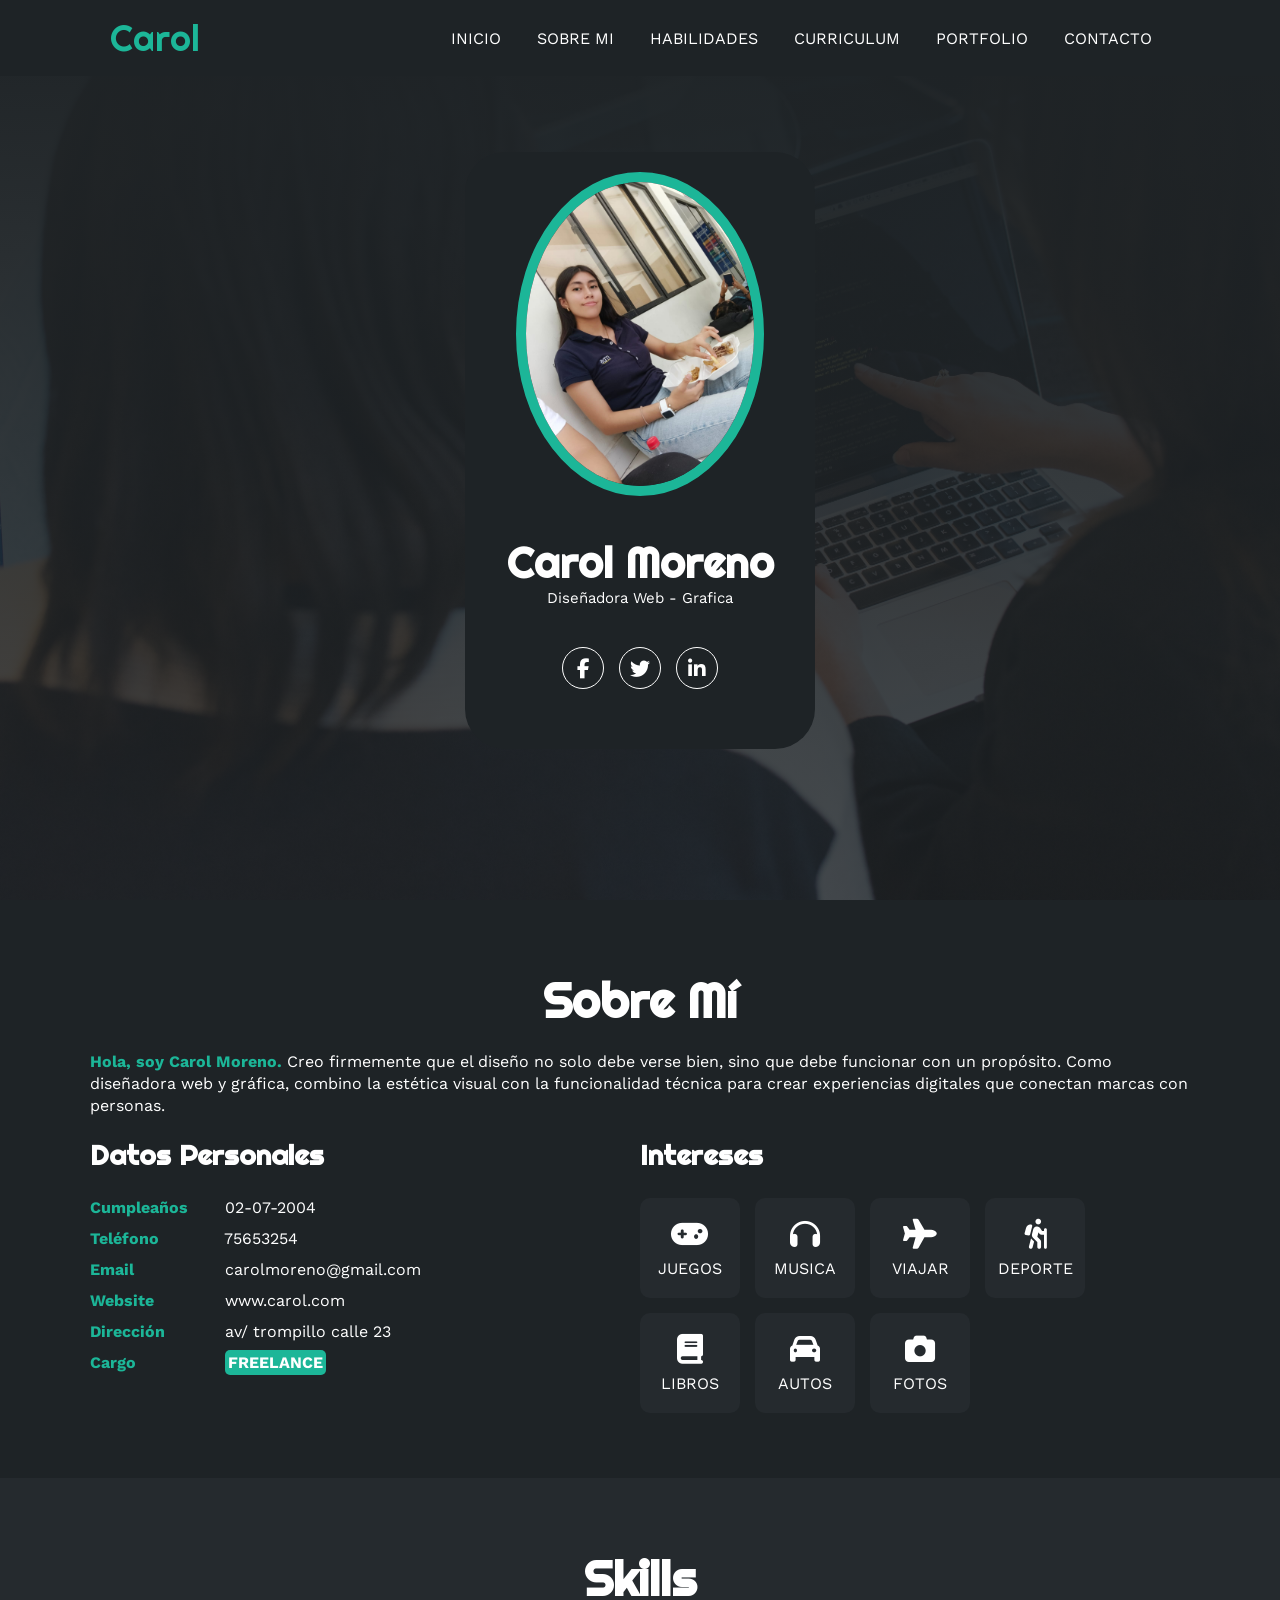
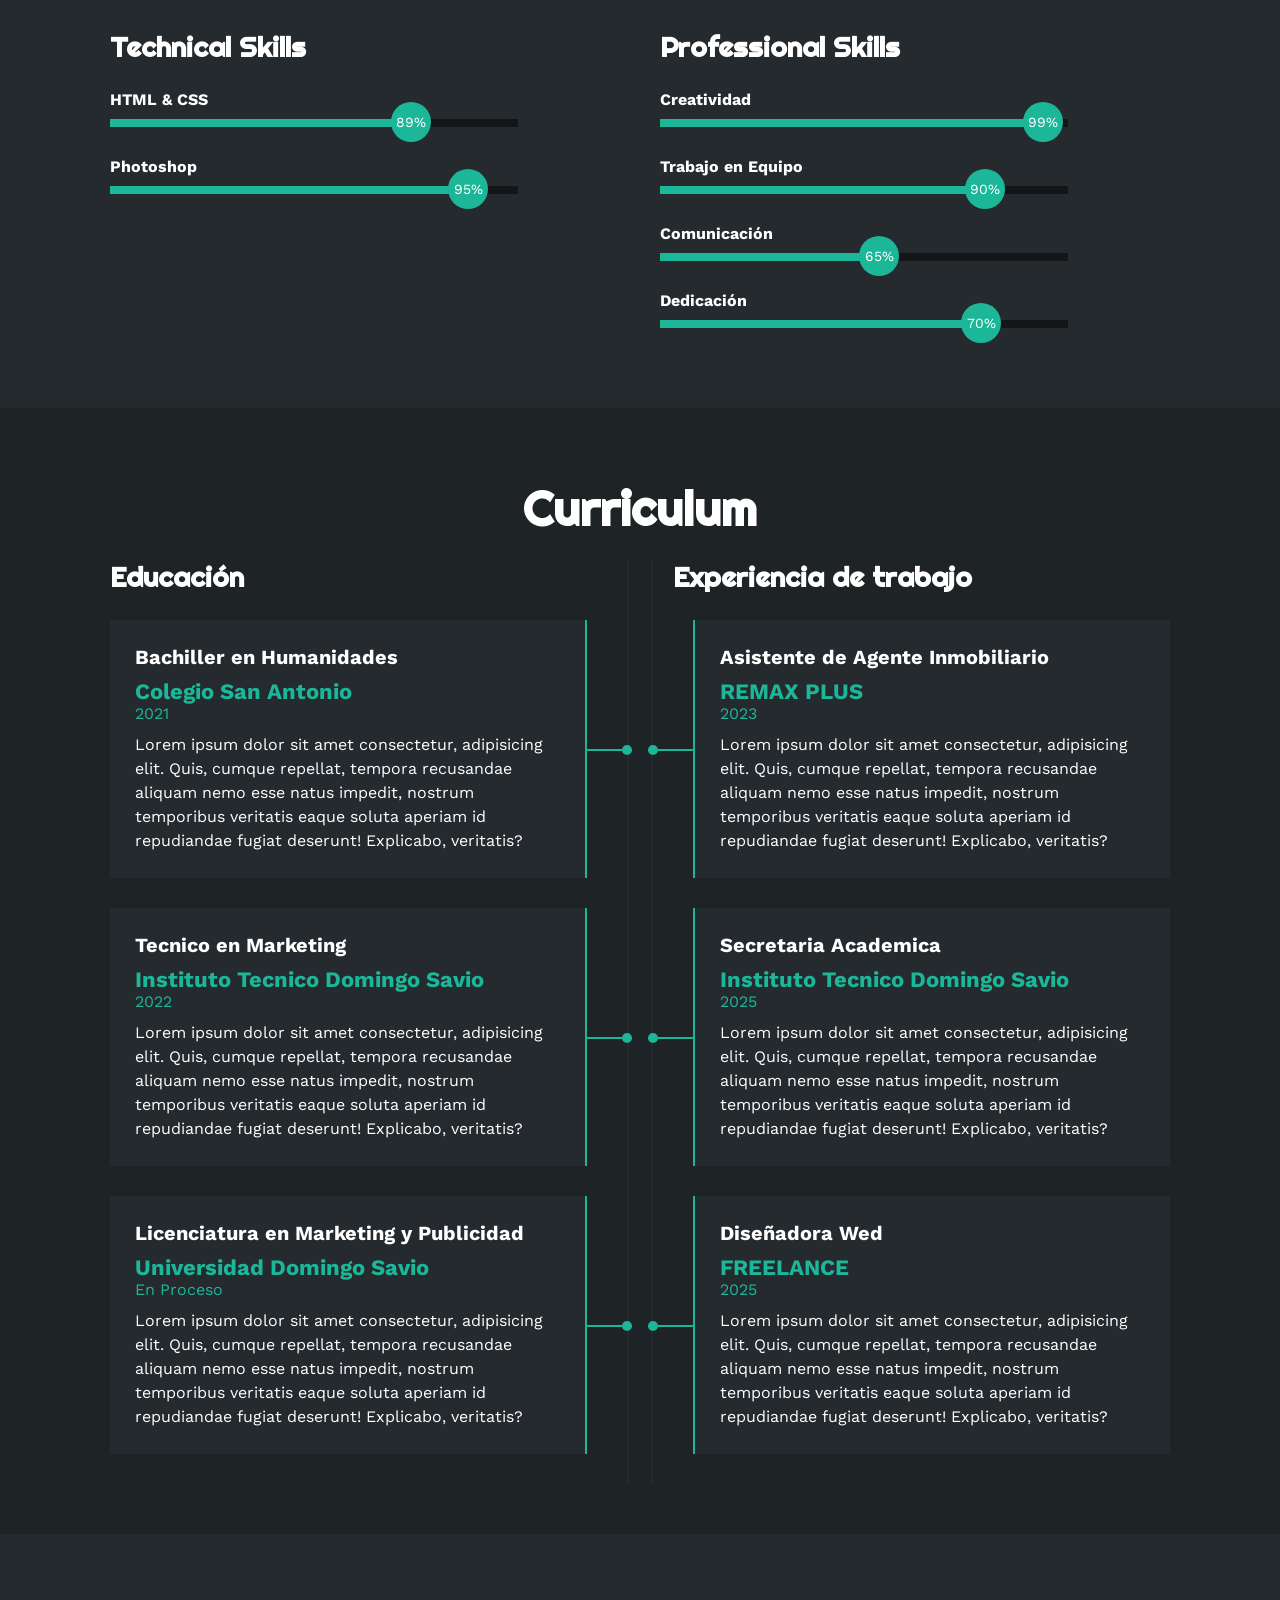
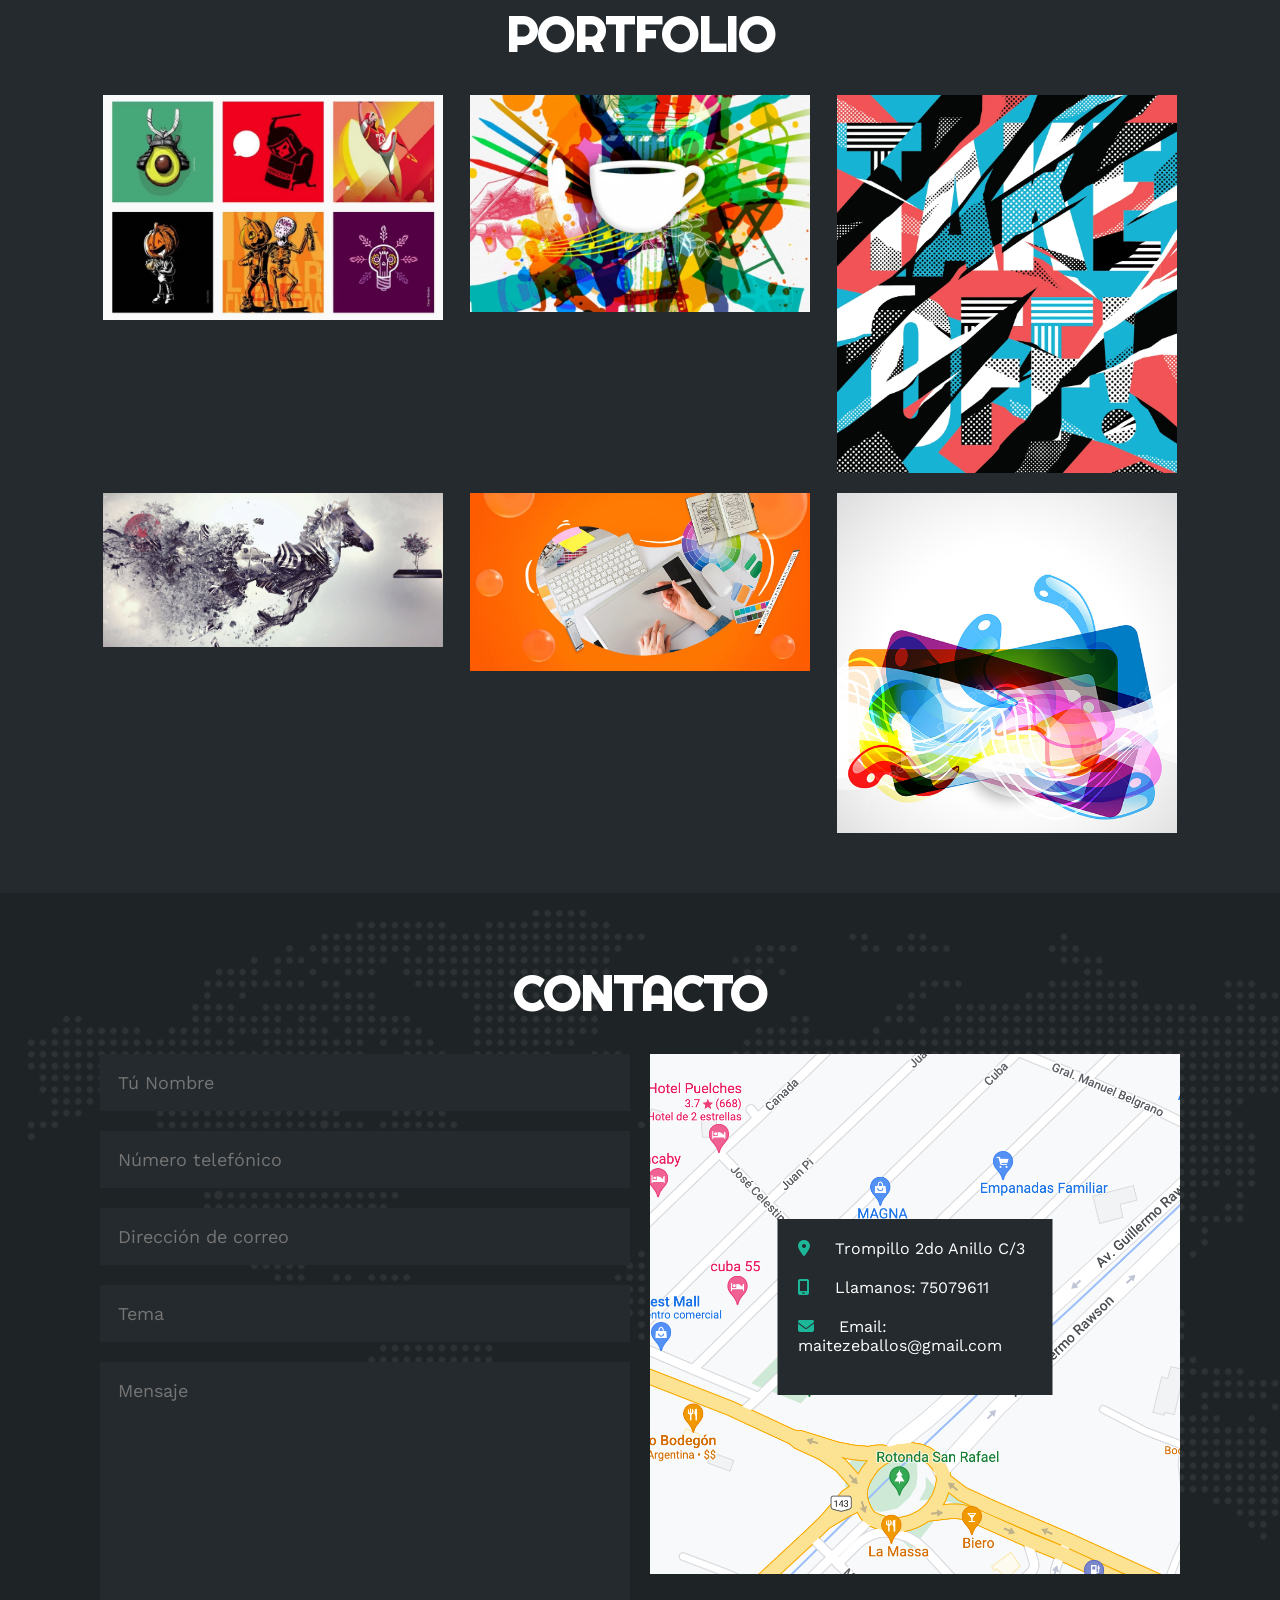
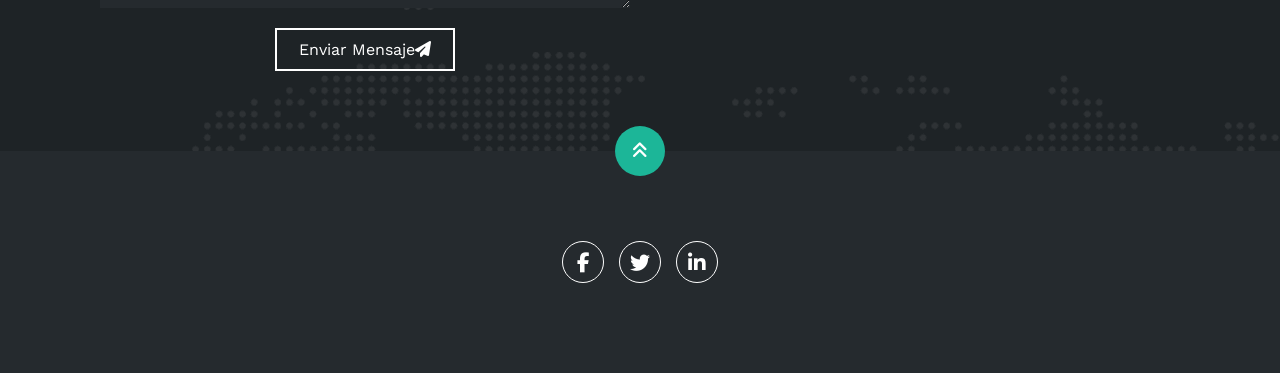
==== paginas/portafolio/carol.html @ e4a87409 "Add files via upload" ====
<!DOCTYPE html>
<html lang="es">
<head>
    <meta charset="UTF-8">
    <meta http-equiv="X-UA-Compatible" content="IE=edge">
    <meta name="viewport" content="width=device-width, initial-scale=1.0">
    <link rel="stylesheet" href="https://cdnjs.cloudflare.com/ajax/libs/font-awesome/6.1.2/css/all.min.css" integrity="sha512-1sCRPdkRXhBV2PBLUdRb4tMg1w2YPf37qatUFeS7zlBy7jJI8Lf4VHwWfZZfpXtYSLy85pkm9GaYVYMfw5BC1A==" crossorigin="anonymous" referrerpolicy="no-referrer" />
    <title>Portafolio</title>
    <link rel="stylesheet" href="estilo.css">
</head>
<body>
    <!-- MENU ENCABEZADO -->
    <div class="contenedor-header">
        <header>
            <div class="logo">
                <a href="#">Carol</a>
            </div>
            <nav id="nav">
                <ul>
                    <li><a href="#inicio" onclick="seleccionar()">INICIO</a></li>
                    <li><a href="#sobremi" onclick="seleccionar()">SOBRE MI</a></li>
                    <li><a href="#skills" onclick="seleccionar()">HABILIDADES</a></li>
                    <li><a href="#curriculum" onclick="seleccionar()">CURRICULUM</a></li>
                    <li><a href="#portfolio" onclick="seleccionar()">PORTFOLIO</a></li>
                    <li><a href="#contacto" onclick="seleccionar()">CONTACTO</a></li>
                </ul>
            </nav>
            <div class="nav-responsive" onclick="mostrarOcultarMenu()">
                <i class="fa-solid fa-bars"></i>
            </div>
        </header>
    </div>

    <!-- SECCION INICIO -->
    <section id="inicio" class="inicio">
        <div class="contenido-banner">
            <div class="contenedor-img">
                <img src="img/carol.jpeg" alt="">
            </div>
            <h1>Carol Moreno</h1>
            <h2>Diseñadora Web - Grafica</h2>
            <div class="redes">
                <a href="#"><i class="fa-brands fa-facebook-f"></i></a>
                <a href="#"><i class="fa-brands fa-twitter"></i></a>
                <a href="#"><i class="fa-brands fa-linkedin-in"></i></a>
            </div>
        </div>
    </section>

    <!-- SECCION SOBRE MI -->
    <section id="sobremi" class="sobremi">
        <div class="contenido-seccion">
            <h2>Sobre Mí</h2>
            <p><span>Hola, soy Carol Moreno.</span> Creo firmemente que el diseño no solo debe verse bien, sino que debe funcionar con un propósito. Como diseñadora web y gráfica, combino la estética visual con la funcionalidad técnica para crear experiencias digitales que conectan marcas con personas.</p>

            <div class="fila">
                <!-- datos personales -->
                <div class="col">
                    <h3>Datos Personales</h3>
                    <ul>
                        <li>
                            <strong>Cumpleaños</strong>
                            02-07-2004
                        </li>
                        <li>
                            <strong>Teléfono</strong>
                            75653254
                        </li>
                        <li>
                            <strong>Email</strong>
                            carolmoreno@gmail.com
                        </li>
                        <li>
                            <strong>Website</strong>
                            www.carol.com
                        </li>
                        <li>
                            <strong>Dirección</strong>
                            av/ trompillo calle 23
                        </li>
                        <li>
                            <strong>Cargo</strong>
                            <span>FREELANCE</span>
                        </li>
                    </ul>
                </div>

                <!-- intereses -->
                <div class="col">
                    <h3>Intereses</h3>
                    <div class="contenedor-intereses">
                        <div class="interes">
                            <i class="fa-solid fa-gamepad"></i>
                            <span>JUEGOS</span>
                        </div>
                        <div class="interes">
                            <i class="fa-solid fa-headphones"></i>
                            <span>MUSICA</span>
                        </div>
                        <div class="interes">
                            <i class="fa-solid fa-plane"></i>
                            <span>VIAJAR</span>
                        </div>
                        <div class="interes">
                            <i class="fa-solid fa-person-hiking"></i>
                            <span>DEPORTE</span>
                        </div>
                        <div class="interes">
                            <i class="fa-solid fa-book"></i>
                            <span>LIBROS</span>
                        </div>
                        <div class="interes">
                            <i class="fa-solid fa-car"></i>
                            <span>AUTOS</span>
                        </div>
                        <div class="interes">
                            <i class="fa-solid fa-camera"></i>
                            <span>FOTOS</span>
                        </div>
                        
                    </div>
                </div>
            </div>
        </div>
    </section>

    <!-- SECCION SKILLS -->
    <section class="skills" id="skills">
        <div class="contenido-seccion">
            <h2>Skills</h2>
            <div class="fila">
                <!-- Technical Skill -->
                <div class="col">
                    <h3>Technical Skills</h3>
                    <div class="skill">
                        <span>HTML & CSS</span>
                        <div class="barra-skill">
                            <div class="progreso">
                                <span>89%</span>
                            </div>
                        </div>
                    </div>
                    <div class="skill">
                        <span>Photoshop</span>
                        <div class="barra-skill">
                            <div class="progreso">
                                <span>95%</span>
                            </div>
                        </div>
                    </div>
                </div>
                <!-- Professional Skills -->
                <div class="col">
                    <h3>Professional Skills</h3>
                    <div class="skill">
                        <span>Creatividad</span>
                        <div class="barra-skill">
                            <div class="progreso">
                                <span>99%</span>
                            </div>
                        </div>
                    </div>
                    <div class="skill">
                        <span>Trabajo en Equipo</span>
                        <div class="barra-skill">
                            <div class="progreso">
                                <span>90%</span>
                            </div>
                        </div>
                    </div>
                    <div class="skill">
                        <span>Comunicación</span>
                        <div class="barra-skill">
                            <div class="progreso">
                                <span>65%</span>
                            </div>
                        </div>
                    </div>
                    <div class="skill">
                        <span>Dedicación</span>
                        <div class="barra-skill">
                            <div class="progreso">
                                <span>70%</span>
                            </div>
                        </div>
                    </div>
                </div>
            </div>
        </div>
    </section>

    <!-- SECCION CURRICULUM -->
    <section id="curriculum" class="curriculum">
        <div class="contenido-seccion">
            <h2>Curriculum</h2>
            <div class="fila">
                <div class="col izquierda">
                    <h3>Educación</h3>
                    <div class="item izq">
                        <h4>Bachiller en Humanidades</h4>
                        <span class="casa">Colegio San Antonio</span>
                        <span class="fecha">2021</span>
                        <p>Lorem ipsum dolor sit amet consectetur, adipisicing elit. Quis, cumque repellat, tempora recusandae aliquam nemo esse natus impedit, nostrum temporibus veritatis eaque soluta aperiam id repudiandae fugiat deserunt! Explicabo, veritatis?</p>
                        <div class="conectori">
                            <div class="circuloi"></div>
                        </div>
                    </div>
                    <div class="item izq">
                        <h4>Tecnico en Marketing</h4>
                        <span class="casa">Instituto Tecnico Domingo Savio</span>
                        <span class="fecha">2022</span>
                        <p>Lorem ipsum dolor sit amet consectetur, adipisicing elit. Quis, cumque repellat, tempora recusandae aliquam nemo esse natus impedit, nostrum temporibus veritatis eaque soluta aperiam id repudiandae fugiat deserunt! Explicabo, veritatis?</p>
                        <div class="conectori">
                            <div class="circuloi"></div>
                        </div>
                    </div>
                    <div class="item izq">
                        <h4>Licenciatura en Marketing y Publicidad</h4>
                        <span class="casa">Universidad Domingo Savio</span>
                        <span class="fecha">En Proceso</span>
                        <p>Lorem ipsum dolor sit amet consectetur, adipisicing elit. Quis, cumque repellat, tempora recusandae aliquam nemo esse natus impedit, nostrum temporibus veritatis eaque soluta aperiam id repudiandae fugiat deserunt! Explicabo, veritatis?</p>
                        <div class="conectori">
                            <div class="circuloi"></div>
                        </div>
                    </div>
                </div>

                <div class="col derecha">
                    <h3>Experiencia de trabajo</h3>
                    <div class="item der">
                        <h4>Asistente de Agente Inmobiliario</h4>
                        <span class="casa">REMAX PLUS</span>
                        <span class="fecha">2023</span>
                        <p>Lorem ipsum dolor sit amet consectetur, adipisicing elit. Quis, cumque repellat, tempora recusandae aliquam nemo esse natus impedit, nostrum temporibus veritatis eaque soluta aperiam id repudiandae fugiat deserunt! Explicabo, veritatis?</p>
                        <div class="conectord">
                            <div class="circulod"></div>
                        </div>
                    </div>
                    <div class="item der">
                        <h4>Secretaria Academica</h4>
                        <span class="casa">Instituto Tecnico Domingo Savio</span>
                        <span class="fecha">2025</span>
                        <p>Lorem ipsum dolor sit amet consectetur, adipisicing elit. Quis, cumque repellat, tempora recusandae aliquam nemo esse natus impedit, nostrum temporibus veritatis eaque soluta aperiam id repudiandae fugiat deserunt! Explicabo, veritatis?</p>
                        <div class="conectord">
                            <div class="circulod"></div>
                        </div>
                    </div>
                    <div class="item der">
                        <h4>Diseñadora Wed</h4>
                        <span class="casa">FREELANCE</span>
                        <span class="fecha">2025</span>
                        <p>Lorem ipsum dolor sit amet consectetur, adipisicing elit. Quis, cumque repellat, tempora recusandae aliquam nemo esse natus impedit, nostrum temporibus veritatis eaque soluta aperiam id repudiandae fugiat deserunt! Explicabo, veritatis?</p>
                        <div class="conectord">
                            <div class="circulod"></div>
                        </div>
                    </div>
                </div>
            </div>
        </div>
    </section>

    <!-- SECCION PORTFOLIO -->
    <section id="portfolio" class="portfolio">
        <div class="contenido-seccion">
            <h2>PORTFOLIO</h2>
            <div class="galeria">
                <div class="proyecto">
                    <img src="img/foto1.webp" alt="">
                    <div class="overlay">
                        <h3>Pagina web Comunicate</h3>
                        <p>Diseño Web</p>
                    </div>
                </div>
                <div class="proyecto">
                    <img src="img/foto2.jpg" alt="">
                    <div class="overlay">
                        <h3>Modelos 3d tecmania</h3>
                        <p>Diseño Grafico</p>
                    </div>
                </div>
                <div class="proyecto">
                    <img src="img/foto3.webp" alt="">
                    <div class="overlay">
                        <h3>Pagina web mercadotec</h3>
                        <p>Diseño Web</p>
                    </div>
                </div>
                <div class="proyecto">
                    <img src="img/foto4.jpg" alt="">
                    <div class="overlay">
                        <h3>Diseño Creativo</h3>
                        <p>Fotografía</p>
                    </div>
                </div>
                <div class="proyecto">
                    <img src="img/foto5.webp" alt="">
                    <div class="overlay">
                        <h3>Pagina web mercadotec</h3>
                        <p>Diseño Web</p>
                    </div>
                </div>
                <div class="proyecto">
                    <img src="img/foto6.jpg" alt="">
                    <div class="overlay">
                        <h3>Diseño Creativo</h3>
                        <p>Fotografía</p>
                    </div>
                </div>
            </div>
        </div>
    </section>

    <!-- SECCION CONTACTO -->
    <section id="contacto" class="contacto">
        <div class="contenido-seccion">
            <h2>CONTACTO</h2>
            <div class="fila">
                <!-- Formulario -->
                <div class="col">
                    <input type="text" placeholder="Tú Nombre">
                    <input type="text" placeholder="Número telefónico">
                    <input type="text" placeholder="Dirección de correo">
                    <input type="text" placeholder="Tema">
                    <textarea name="" id="" cols="30" rows="10" placeholder="Mensaje"></textarea>
                    <button>
                        Enviar Mensaje<i class="fa-solid fa-paper-plane"></i>
                        <span class="overlay"></span>
                    </button>
                </div>
                <!-- Mapa -->
                <div class="col">
                    <img src="img/ubicacion.png" alt="">
                    <div class="info">
                        <ul>
                            <li>
                                <i class="fa-solid fa-location-dot"></i>
                                Trompillo 2do Anillo C/3
                            </li>
                            <li>
                                <i class="fa-solid fa-mobile-screen"></i>
                                Llamanos: 75079611
                            </li>
                            <li>
                                <i class="fa-solid fa-envelope"></i>
                                Email: maitezeballos@gmail.com
                            </li>
                        </ul>
                    </div>
                </div>
            </div>
        </div>
    </section>

    <!-- footer -->
    <footer>
        <a href="#inicio" class="arriba">
            <i class="fa-solid fa-angles-up"></i>
        </a>
        <div class="redes">
            <a href="#"><i class="fa-brands fa-facebook-f"></i></a>
            <a href="#"><i class="fa-brands fa-twitter"></i></a>
            <a href="#"><i class="fa-brands fa-linkedin-in"></i></a>
        </div>
    </footer>

    <script src="script.js"></script>
</body>
</html>
---- paginas/portafolio/estilo.css ----
@import url('https://fonts.googleapis.com/css2?family=Righteous&family=Work+Sans:wght@100;300;400;600;800&display=swap');
*{
    box-sizing: border-box;
    font-family: 'Work Sans';
    margin: 0;
    padding: 0;
}
html{
    /* me permite deslizar cuando hago clic en los links del menu */
    scroll-behavior: smooth;
}
/* MENU */
.contenedor-header{
    background: #1e2326;
    position: fixed;
    width: 100%;
    top: 0;
    left: 0;
    z-index: 99;
}
.contenedor-header header{
    max-width: 1100px;
    margin: auto;
    display: flex;
    justify-content: space-between;
    align-items: center;
    padding: 15px 20px;
}
.contenedor-header header .logo a{
    font-family: 'Righteous';
    font-size: 36px;
    color: #1CB698;
    text-decoration: none;
}
.contenedor-header header ul{
    display: flex;
    list-style: none;
}
.contenedor-header header nav ul li a{
    text-align: none;
    color: #fff;
    margin: 0 15px;
    padding: 3px;
    transition: .5s;
    text-decoration: none;
}
.contenedor-header header nav ul li a:hover{
    color: #1CB698;
}
.nav-responsive{
    background-color: #1CB698;
    color:#fff;
    padding: 5px 10px;
    border-radius: 5px;
    cursor: pointer;
    display: none;
}
/* SECCION I N I C I O */
.inicio{
    background: linear-gradient(to top, rgba(30,35,38,.8), rgba(30,35,38,1)),
    url(img/fondo.jpg);
    background-size: cover;
    height: 100vh;
    color: #fff;
    display: flex;
    align-items: center;
}
.inicio .contenido-banner{
    padding: 20px;
    background-color: #1e2326;
    max-width: 350px;
    margin: auto;
    text-align: center;
    border-radius: 40px;
}
.inicio .contenido-banner img{
    margin-top: 40px;
    border: 10px solid #1CB698;
    display: block;
    width: 80%;
    margin: auto;
    border-radius: 100%;
}
.inicio .contenido-banner h1{
    margin-top: 40px;
    font-size: 42px;
    font-family: 'Righteous';
}
.inicio .contenido-banner h2{
    font-size: 15px;
    font-weight: normal;
}
.inicio .contenido-banner .redes a{
    color: #fff;
    display: inline-block;
    text-decoration: none;
    border: 1px solid #fff;
    border-radius: 100%;
    width: 42px;
    height: 42px;
    line-height: 42px;
    margin: 40px 5px;
    font-size: 20px;
    transition: .3s;
}
.inicio .contenido-banner .redes a:hover{
    background-color: #1CB698;
}
.sobremi{
    background-color: #1e2326;
    color: #fff;
    padding: 50px 20px;
}
.sobremi .contenido-seccion{
    max-width: 1100px;
    margin: auto;
}
.sobremi h2{
    font-size: 48px;
    font-family: 'Righteous';
    text-align: center;
    padding: 20px 0;

}
.sobremi .contenido-seccion p{
    font: 18px;
    line-height: 22px;
    margin-bottom: 20px;
}
.sobremi .contenido-seccion p span{
    color: #1CB698;
    font-weight: bold;
}
.sobremi .fila{
    display: flex;
}
.sobremi .fila .col
{
    width: 50%;
}
.sobremi .fila .col h3{
    font-size: 28px;
    font-family: 'Righteous';
    margin-bottom: 25px;
}
.sobremi .fila .col ul{
    list-style: none;
}
.sobremi .fila .col ul li{
    margin: 12px 0;
}
.sobremi .fila .col ul li strong{
    display: inline-block;
    color: #1CB698;
    width: 130px;
}
.sobremi .fila .col ul li span{
    background-color: #1CB698;
    padding: 3px;
    font-weight: bold;
    border-radius: 5px;
}
.sobremi .fila .col .contenedor-intereses{
    display: flex;
    flex-wrap: wrap;
}
.sobremi .fila .col .contenedor-intereses .interes{
    width: 100px;
    height: 100px;
    background-color: #252A2E;
    border-radius: 10px;
    margin: 0 15px 15px 0;
    display: flex;
    flex-direction: column;
    align-items: center;
    justify-content: center;
    transition: .3s;
}.sobremi .fila .col .contenedor-intereses .interes:hover{
    background-color: #1CB698;
}
.sobremi .fila .col .contenedor-intereses .interes i{
    font-size: 30px;
    margin-bottom: 10px;
}
.sobremi button{
    cursor: pointer;
    background-color: transparent;
    border: 2px solid #fff;
    width: fit-content;
    display: block;
    margin: 20px auto;
    padding: 10px 22px;
    font-size: 16px;
    color: #fff;
    position: relative;
    z-index: 10;
}
.sobremi button .overlay{
    position: absolute;
    top: 0;
    left: 0;
    width: 0;
    height: 100%;
    background-color: #1CB698;
    z-index: -1;
    transition: 1s;
}
.sobremi button:hover .overlay{
    width: 100%;
}
/* SECCION S K I L L S */
.skills{
    background-color: #252A2E;
    color: #fff;
    padding: 50px 20px;
}
.skills .contenido-seccion{
    max-width: 1100px;
    margin: auto;
}
.skills h2{
    font-size: 48px;
    font-family: 'Righteous';
    text-align: center;
    padding: 20px 0;

}
.skills .fila{
    display: flex;
}
.skills .fila .col{
    width: 50%;
    padding: 0 20px;
}
.skills .fila .col h3{
    font-size: 28px;
    font-family: 'Righteous';
    margin-bottom: 25px;
}
.skills .skill > span{
    font-weight: bold;
    display: block;
    margin-bottom: 10px;
}
.skills .skill .barra-skill{
    height: 8px;
    width: 80%;
    background-color: #131517;
    position: relative;
    margin-bottom: 30px;
}
.skills .skill .progreso{
    background-color: #1CB698;
    position: absolute;
    top: 0;
    left: 0;
    height: 8px;
}
.skills .skill .barra-skill span{
    position: absolute;
    height: 40px;
    width: 40px;
    background-color: #1CB698;
    border-radius: 50px;
    line-height: 40px;
    text-align: center;
    top: -17px;
    right: -15px;
    font-size: 14px;
}
/* Estas clases se agregaran dinamicamente mediante javascript */
.skills .skill .javascript{
    width: 0%;
    animation: 2s javascript forwards;
}
@keyframes javascript {
    0%{width: 0%;}
    100%{width: 75%;}
}

.skills .skill .htmlcss{
    width: 0%;
    animation: 2s htmlcss forwards;
}
@keyframes htmlcss {
    0%{width: 0%;}
    100%{width: 89%;}
}

.skills .skill .photoshop{
    width: 0%;
    animation: 2s photoshop forwards;
}
@keyframes photoshop {
    0%{width: 0%;}
    100%{width: 95%;}
}

.skills .skill .wordpress{
    width: 0%;
    animation: 2s wordpress forwards;
}
@keyframes wordpress {
    0%{width: 0%;}
    100%{width: 81%;}
}

.skills .skill .drupal{
    width: 0%;
    animation: 2s drupal forwards;
}
@keyframes drupal {
    0%{width: 0%;}
    100%{width: 55%;}
}

.skills .skill .comunicacion{
    width: 0%;
    animation: 2s comunicacion forwards;
}
@keyframes comunicacion {
    0%{width: 0%;}
    100%{width: 80%;}
}

.skills .skill .trabajo{
    width: 0%;
    animation: 2s trabajo forwards;
}
@keyframes trabajo {
    0%{width: 0%;}
    100%{width: 70%;}
}

.skills .skill .creatividad{
    width: 0%;
    animation: 2s creatividad forwards;
}
@keyframes creatividad {
    0%{width: 0%;}
    100%{width: 99%;}
}

.skills .skill .dedicacion{
    width: 0%;
    animation: 2s dedicacion forwards;
}
@keyframes dedicacion {
    0%{width: 0%;}
    100%{width: 65%;}
}

.skills .skill .proyect{
    width: 0%;
    animation: 2s proyect forwards;
}
@keyframes proyect {
    0%{width: 0%;}
    100%{width: 94%;}
}
/* SECCION CURRICULUM */
.curriculum{
    background-color: #1e2326;
    color: #fff;
    padding: 50px 20px;
}
.curriculum .contenido-seccion{
    max-width: 1100px;
    margin: auto;
}
.curriculum h2{
    font-size: 48px;
    font-family: 'Righteous';
    text-align: center;
    padding: 20px 0;

}
.curriculum .fila{
    display: flex;
    justify-content: space-between;
}
.curriculum .fila .col{
    width: 49%;
    padding: 0 20px;
}
.curriculum .fila .col h3{
    font-size: 28px;
    font-family: 'Righteous';
    margin-bottom: 25px;
}
.curriculum .fila .izquierda{
    border-right: 2px solid #252A2E;
}
.curriculum .fila .derecha{
    border-left: 2px solid #252A2E;
}
.curriculum .fila .item{
    padding: 25px;
    margin-bottom: 30px;
    background-color: #252A2E;
    position: relative;
}
.curriculum .fila .item h4{
    font-size: 20px;
    margin-bottom: 10px;
}
.curriculum .fila .item .casa{
    color: #1CB698;
    font-size: 22px;
    font-weight: bold;
    display: block;
}
.curriculum .fila .item .fecha{
    display: block;
    color: #1CB698;
    margin-bottom: 10px;
}
.curriculum .fila .item p{
    line-height: 24px;
}
.curriculum .fila .izq{
    border-right: 2px solid #1CB698;
    margin-right: 20px;
}
.curriculum .fila .der{
    border-left: 2px solid #1CB698;
    margin-left: 20px;
}
.curriculum .fila .item .conectori{
    height: 2px;
    background-color: #1CB698;
    width: 47px;
    position: absolute;
    top: 50%;
    right: -47px;
    z-index: 5;
}
.curriculum .fila .item .conectori .circuloi{
    display: block;
    height: 10px;
    width: 10px;
    border-radius: 50%;
    background-color: #1CB698;
    float: right;
    position: relative;
    bottom: 4px;
}
.curriculum .fila .item .conectord{
    height: 2px;
    background-color: #1CB698;
    width: 47px;
    position: absolute;
    top: 50%;
    left: -47px;
    z-index: 5;
}
.curriculum .fila .item .conectord .circulod{
    display: block;
    height: 10px;
    width: 10px;
    border-radius: 50%;
    background-color: #1CB698;
    float: left;
    position: relative;
    bottom: 4px;
}
/* SECCION PORTFOLIO */
.portfolio{
    background-color: #252A2E;
    color: #fff;
    padding: 50px 20px;
}
.portfolio .contenido-seccion{
    max-width: 1100px;
    margin: auto;
}
.portfolio h2{
    font-size: 48px;
    font-family: 'Righteous';
    text-align: center;
    padding: 20px 0;
}
.portfolio .galeria{
    display: flex;
    flex-wrap: wrap;
    justify-content: space-around;
}
.portfolio .galeria .proyecto{
    position: relative;
    max-width: 340px;
    height: fit-content;
    margin: 10px;
    cursor: pointer;
}
.portfolio .galeria .proyecto img{
    width: 100%;
    display: block;
}
.portfolio .galeria .proyecto .overlay{
    position: absolute;
    top: 0;
    width: 100%;
    height: 100%;
    text-align: center;
    background: linear-gradient(rgba(28,182,152,.8), rgba(28,182,152,.8));
    display: flex;
    flex-direction: column;
    justify-content: center;
    transition: 1s;
    font-size: 18px;
    letter-spacing: 3px;
    opacity: 0;
}
.portfolio .galeria .proyecto .overlay h3{
    margin-bottom: 20px;
    transition: 1s;
}
.portfolio .galeria .proyecto .overlay:hover{
    opacity: 1;
}
.portfolio .galeria .proyecto .overlay:hover h3{
    margin-bottom: 0px;
}
/* SECCION CONTACTO */
.contacto{
    background-image: url(img/contact_bg.png);
    background-color: #1e2326;
    color: #fff;
    padding: 50px 0;
}
.contacto .contenido-seccion{
    max-width: 1100px;
    margin: auto;
}
.contacto h2{
    font-size: 48px;
    font-family: 'Righteous';
    text-align: center;
    padding: 20px 0;
}
.contacto .fila{
    display: flex;
}
.contacto .col{
    width: 50%;
    padding: 10px;
    position: relative;
}
.contacto .col input, .contacto .col textarea{
    display: block;
    width: 100%;
    padding: 18px;
    border: none;
    margin-bottom: 20px;
    background-color: #252A2E;
    color: #fff;
    font-size: 18px;
}
.contacto button{
    cursor: pointer;
    background-color: transparent;
    border: 2px solid #fff;
    width: fit-content;
    display: block;
    margin: 20px auto;
    padding: 10px 22px;
    font-size: 16px;
    color: #fff;
    position: relative;
    z-index: 10;
}
.contacto button .overlay{
    position: absolute;
    top: 0;
    left: 0;
    width: 0;
    height: 100%;
    background-color: #1CB698;
    z-index: -1;
    transition: 1s;
}
.contacto button:hover .overlay{
    width: 100%;
}
.contacto .col img{
    width: 100%;
}
.contacto .col .info{
    position: absolute;
    top: 40%;
    background-color: #252A2E;
    padding: 20px;
    max-swidth: 350px;
    left: 50%;
    transform: translate(-50%, -50%);
}
.contacto .col .info ul{
    list-style: none;
}
.contacto .col .info ul li{
    margin-bottom: 20px;
}
.contacto .col .info ul li i{
    color: #1CB698;
    display: inline-block;
    margin-right: 20px;
}
footer{
    background-color: #252A2E;
    color: #fff;
    padding: 50px 0 30px 0;
    text-align: center;
    position: relative;
    width: 100%;
}
footer .redes{
    margin-bottom: 20px;
}
footer .redes a{
    color: #fff;
    display: inline-block;
    text-decoration: none;
    border: 1px solid #fff;
    border-radius: 100%;
    width: 42px;
    height: 42px;
    line-height: 42px;
    margin: 40px 5px;
    font-size: 20px;
    transition: .3s;
}
footer .arriba{
    display: block;
    width: 50px;
    height: 50px;
    background-color: #1CB698;
    color: #fff;
    position: absolute;
    left: 50%;
    transform: translateX(-50%);
    top: -25px;
    border-radius: 50%;
    line-height: 50px;
    font-size: 18px;
}
/* SECCION RESPONSIVE */
@media screen and (max-width:980px){
    nav{
        display: none;
    }
    .nav-responsive{
        display: block;
    }
    nav.responsive{
        display: block;
        position: absolute;
        right: 0;
        top: 75px;
        background-color: #252A2E;
        width: 180px;
    }
    nav.responsive ul{
        display: block !important;
    }
    nav.responsive ul li{
        border-bottom: 1px solid #fff;
        padding: 10px 0;
    }
}
@media screen and (max-width:700px){
    .sobremi .fila{
        display: block;
    }
    .sobremi .fila .col{
        width: fit-content;
    }

    .skills .fila{
        display: block;
    }
    .skills .fila .col{
        width: 100%;
    }
    .skills .fila .col .barra-skill{
        width: 100%;
    }

    .curriculum .fila{
        display: block;
    }
    .curriculum .fila .col{
        width: 90%;
    }
    .curriculum .fila .derecha{
        margin-left: 20px;
    }

    .portfolio .galeria{
        display: block;
        width: 100%;
    }
    .portfolio .galeria .proyecto{
        max-width: 100%;
    }
    .portfolio .galeria .proyecto img{
        width: 100%;
    }
    .contacto .fila{
        display: block;
    }
    .contacto .fila .col{
        width: 100%;
    }
}
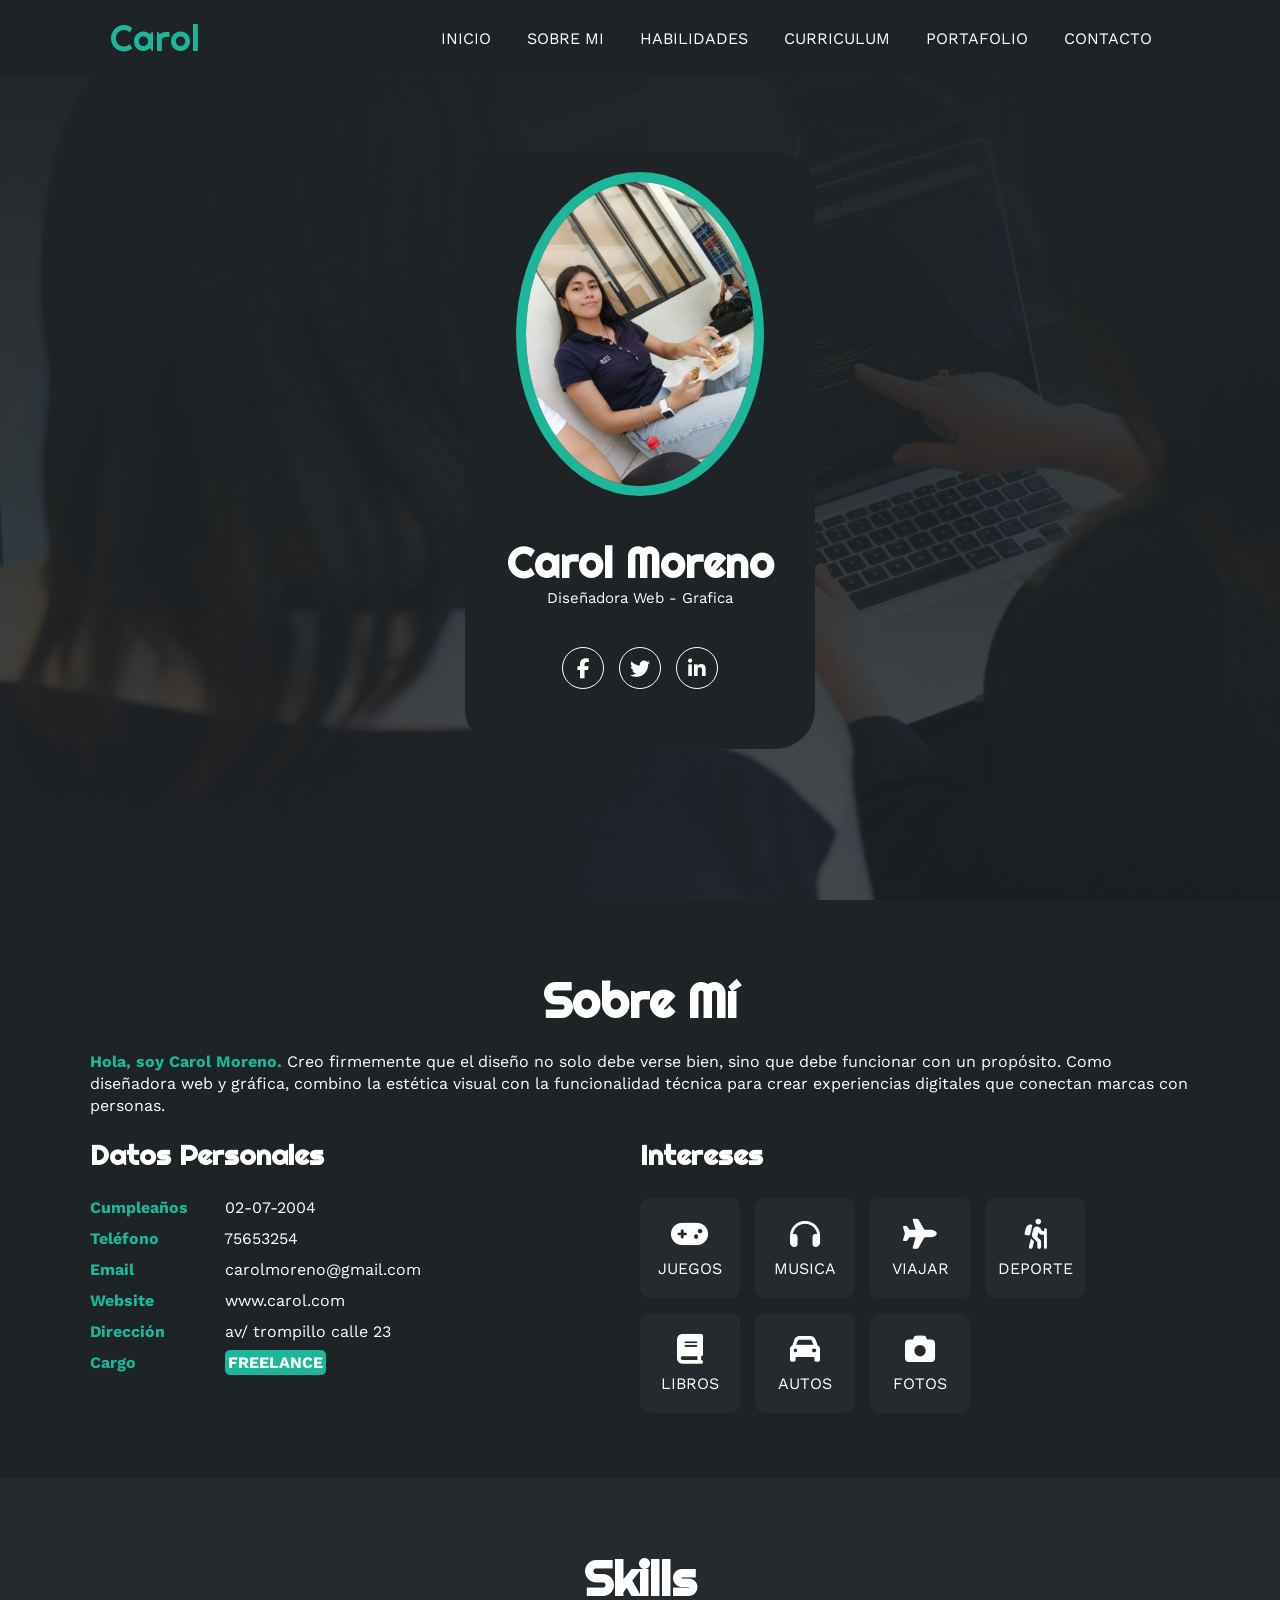
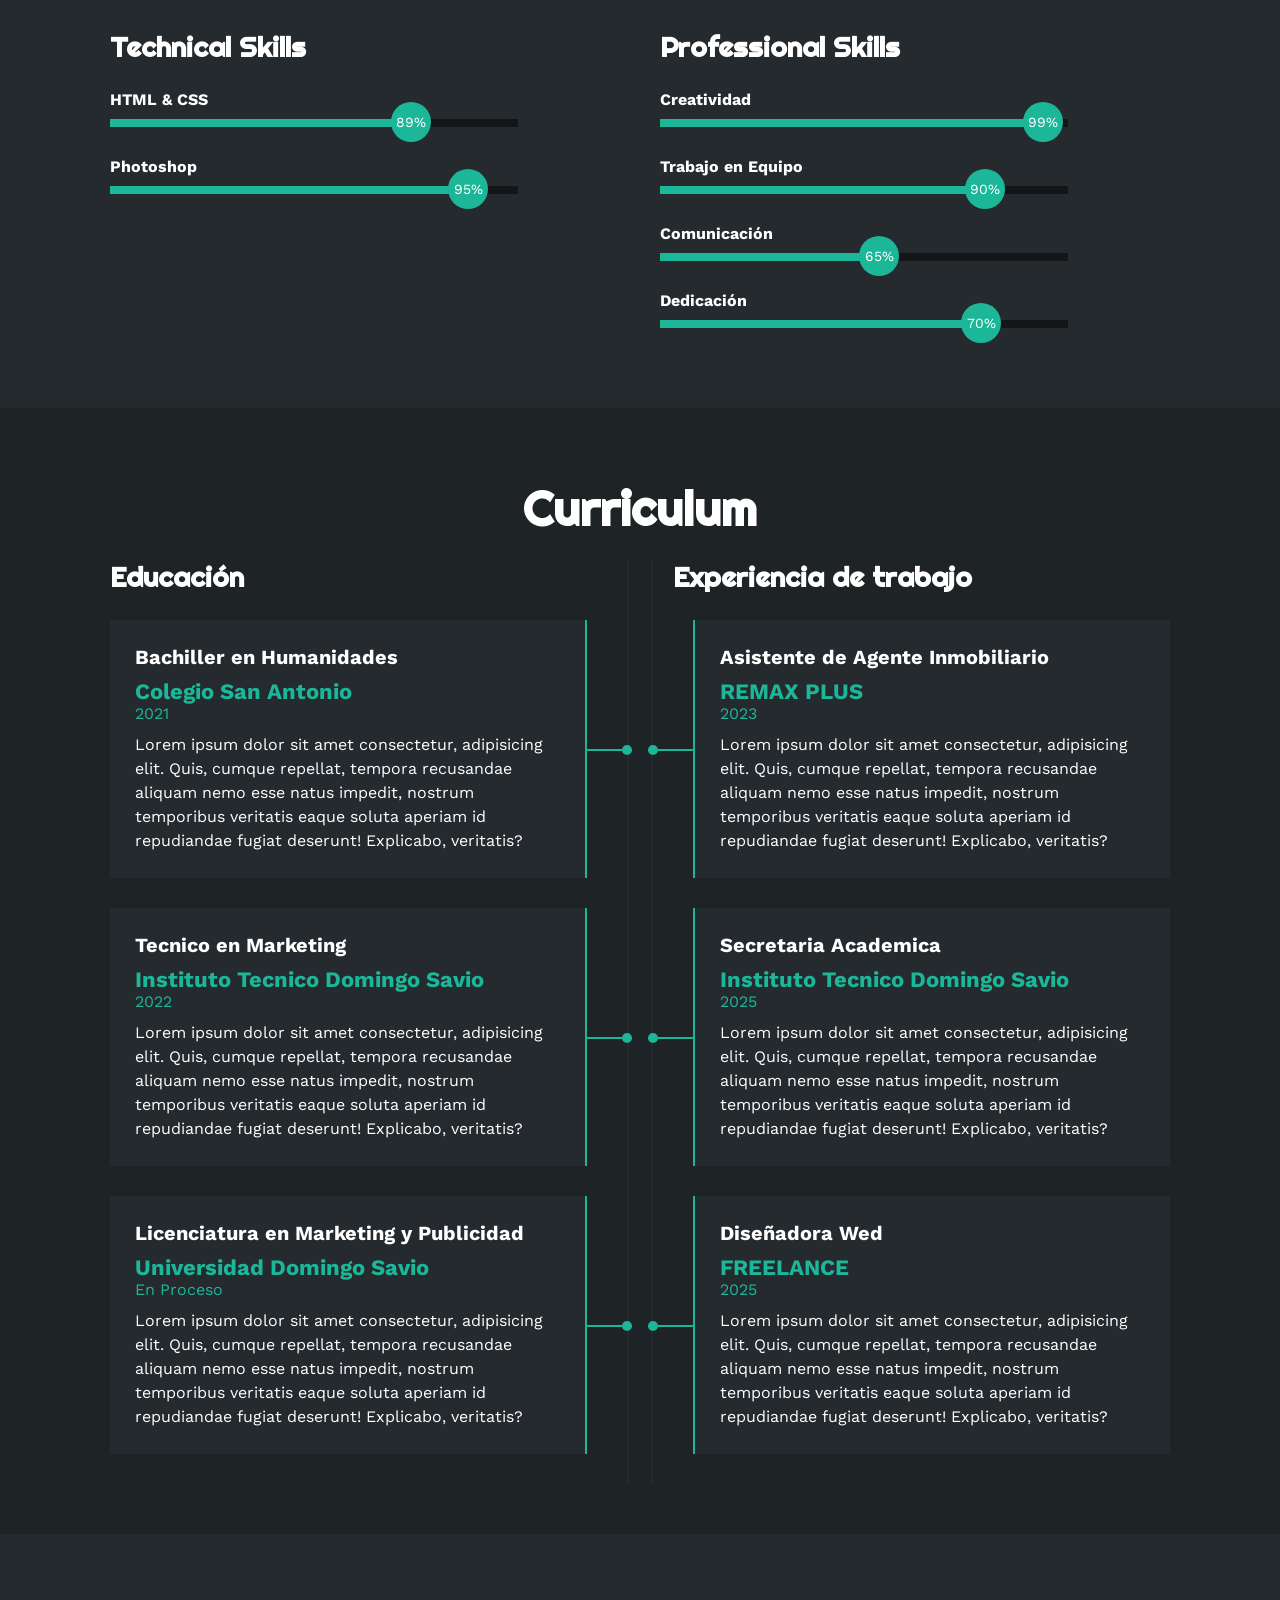
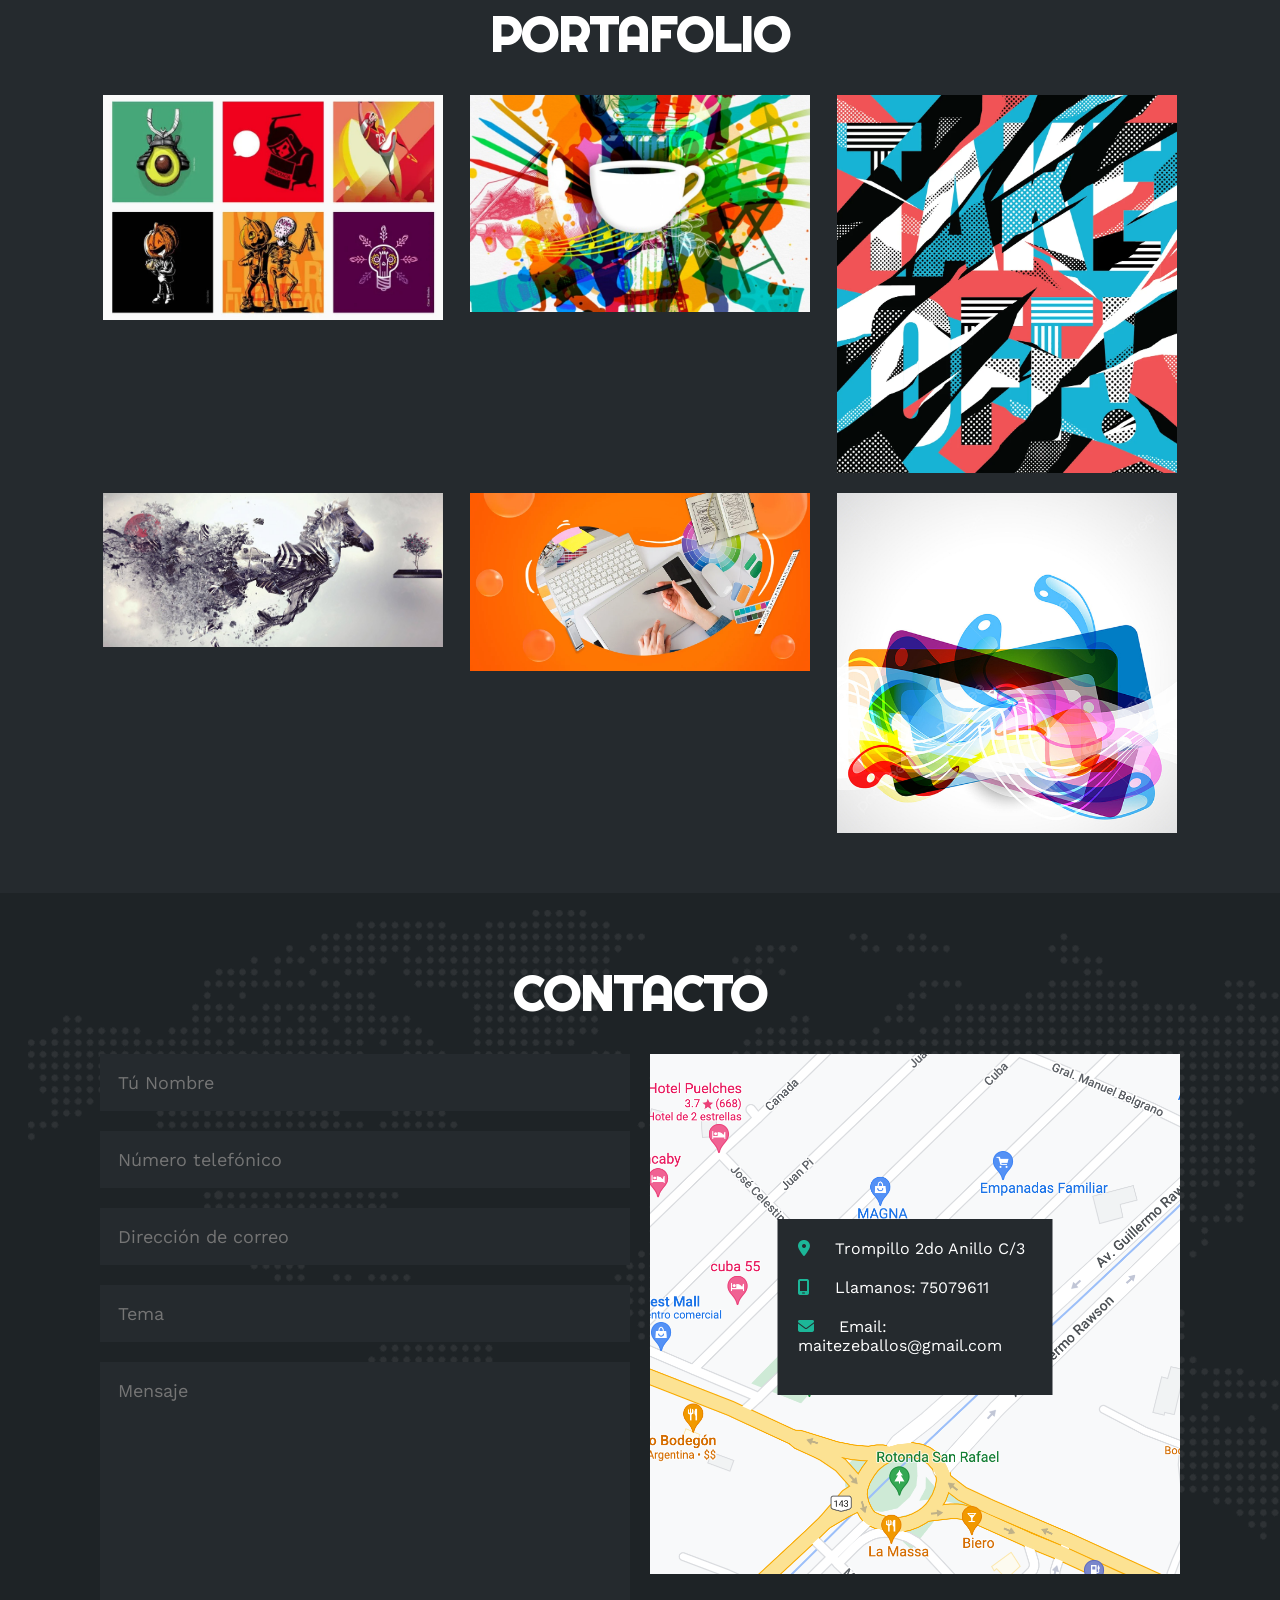
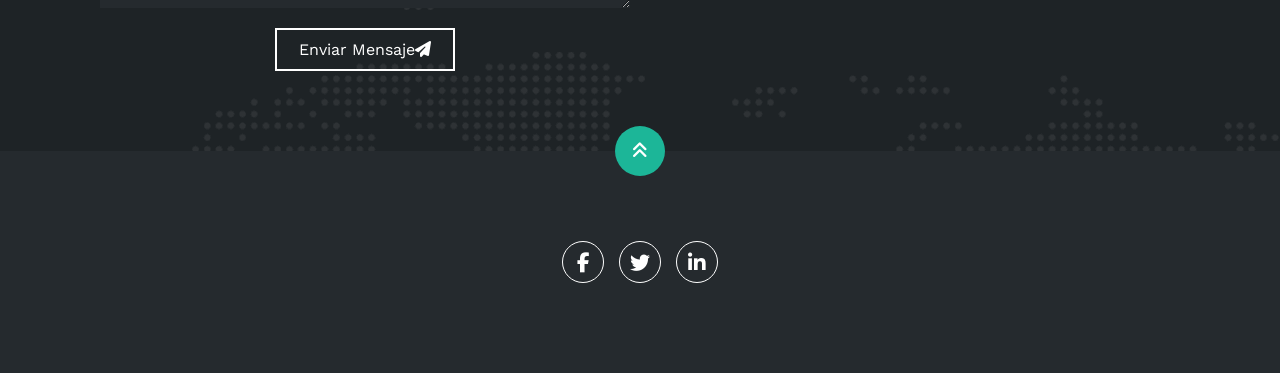
==== commit a23991ee: "Update carol.html" ====
--- a/paginas/portafolio/carol.html
+++ b/paginas/portafolio/carol.html
@@ -21,7 +21,7 @@
                     <li><a href="#sobremi" onclick="seleccionar()">SOBRE MI</a></li>
                     <li><a href="#skills" onclick="seleccionar()">HABILIDADES</a></li>
                     <li><a href="#curriculum" onclick="seleccionar()">CURRICULUM</a></li>
-                    <li><a href="#portfolio" onclick="seleccionar()">PORTFOLIO</a></li>
+                    <li><a href="#portfolio" onclick="seleccionar()">PORTAFOLIO</a></li>
                     <li><a href="#contacto" onclick="seleccionar()">CONTACTO</a></li>
                 </ul>
             </nav>
@@ -259,10 +259,10 @@
         </div>
     </section>
 
-    <!-- SECCION PORTFOLIO -->
+    <!-- SECCION PORTAFOLIO -->
     <section id="portfolio" class="portfolio">
         <div class="contenido-seccion">
-            <h2>PORTFOLIO</h2>
+            <h2>PORTAFOLIO</h2>
             <div class="galeria">
                 <div class="proyecto">
                     <img src="img/foto1.webp" alt="">
@@ -365,4 +365,5 @@
 
     <script src="script.js"></script>
 </body>
-</html>+
+</html>
